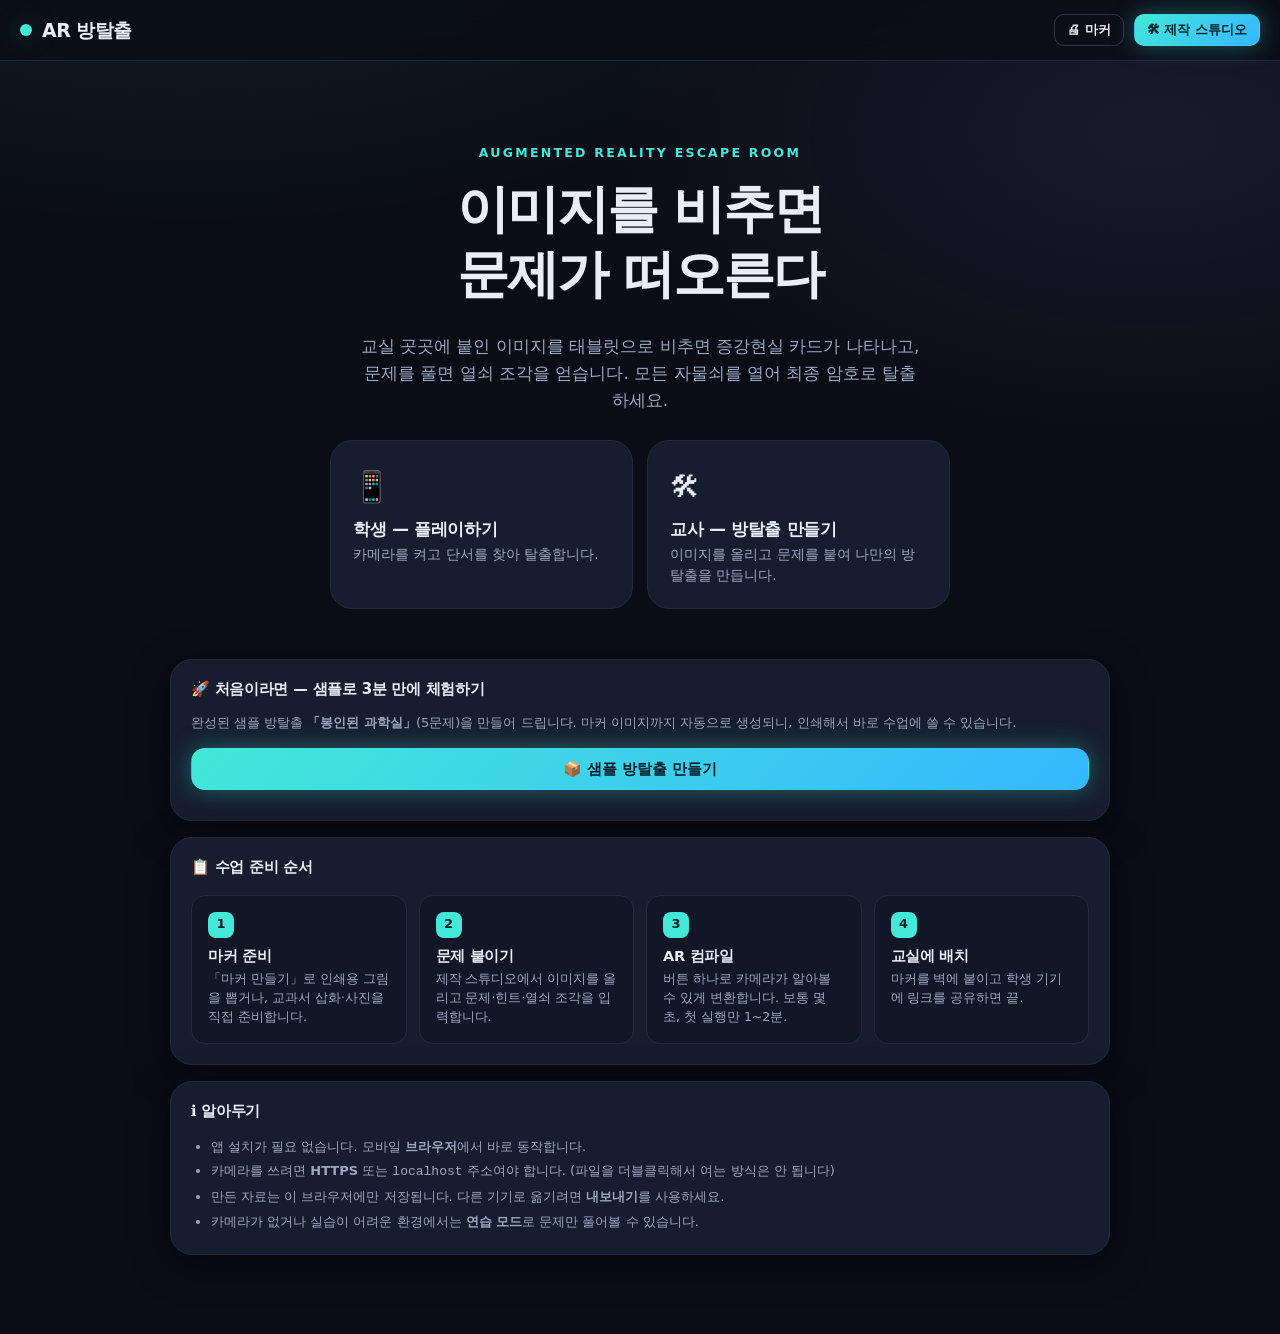
==== index.html @ 598de526 "AR 방탈출 초기 상태" ====
<!doctype html>
<html lang="ko">
<head>
<meta charset="utf-8">
<meta name="viewport" content="width=device-width, initial-scale=1, viewport-fit=cover">
<meta name="theme-color" content="#0a0d16">
<title>AR 방탈출 — 이미지를 비추면 문제가 나타나는 교실 탈출 도구</title>
<meta name="description" content="학생이 특정 이미지를 카메라로 비추면 AR 카드가 떠오르고 문제가 나옵니다. 모든 자물쇠를 풀어 최종 암호로 탈출하세요.">
<link rel="stylesheet" href="css/base.css">
<style>
  .hero { padding: 54px 0 34px; text-align: center; }
  .hero h1 { font-size: clamp(32px, 6.4vw, 52px); letter-spacing: -.04em; }
  .hero .kicker { color: var(--neon); font-weight: 800; font-size: 12.5px; letter-spacing: .18em; margin-bottom: 14px; }
  .hero p.lead { font-size: 17px; color: var(--txt-2); max-width: 560px; margin: 0 auto 26px; }

  .cta { display: grid; grid-template-columns: 1fr 1fr; gap: 14px; max-width: 620px; margin: 0 auto; }
  @media (max-width: 560px) { .cta { grid-template-columns: 1fr; } }
  .cta-card {
    display: block; text-align: left; text-decoration: none; color: inherit;
    background: var(--panel); border: 1px solid var(--line-soft);
    border-radius: var(--r-lg); padding: 22px; transition: .18s; cursor: pointer;
    font-family: inherit;
  }
  .cta-card:hover { border-color: var(--neon-dim); transform: translateY(-3px); text-decoration: none; box-shadow: var(--shadow); }
  .cta-card .ico { font-size: 30px; margin-bottom: 8px; }
  .cta-card h3 { margin: 0 0 4px; font-size: 17px; }
  .cta-card p { margin: 0; font-size: 13.5px; color: var(--txt-2); line-height: 1.55; }

  .steps { display: grid; grid-template-columns: repeat(4, 1fr); gap: 12px; margin-top: 18px; }
  @media (max-width: 780px) { .steps { grid-template-columns: repeat(2, 1fr); } }
  .step { background: var(--bg-2); border: 1px solid var(--line-soft); border-radius: var(--r); padding: 16px; }
  .step .n {
    width: 26px; height: 26px; border-radius: 8px; display: grid; place-items: center;
    background: var(--neon); color: #062028; font-weight: 900; font-size: 13px; margin-bottom: 9px;
  }
  .step h4 { margin: 0 0 4px; font-size: 14.5px; }
  .step p { margin: 0; font-size: 12.5px; color: var(--txt-2); line-height: 1.55; }

  .recent { display: grid; gap: 8px; }
  .recent-item {
    display: flex; align-items: center; gap: 12px;
    background: var(--bg-2); border: 1px solid var(--line-soft); border-radius: var(--r);
    padding: 12px 14px;
  }
</style>
</head>
<body class="app-bg">

<header class="topbar">
  <span class="brand"><span class="dot"></span> AR 방탈출</span>
  <div class="row">
    <a class="btn btn-sm btn-ghost" href="markers.html">🖨 마커</a>
    <a class="btn btn-sm btn-primary" href="admin.html">🛠 제작 스튜디오</a>
  </div>
</header>

<main class="wrap">
  <section class="hero">
    <div class="kicker">AUGMENTED REALITY ESCAPE ROOM</div>
    <h1>이미지를 비추면<br>문제가 떠오른다</h1>
    <p class="lead">
      교실 곳곳에 붙인 이미지를 태블릿으로 비추면 증강현실 카드가 나타나고,
      문제를 풀면 열쇠 조각을 얻습니다. 모든 자물쇠를 열어 최종 암호로 탈출하세요.
    </p>

    <div class="cta">
      <a class="cta-card" href="play.html">
        <div class="ico">📱</div>
        <h3>학생 — 플레이하기</h3>
        <p>카메라를 켜고 단서를 찾아 탈출합니다.</p>
      </a>
      <a class="cta-card" href="admin.html">
        <div class="ico">🛠</div>
        <h3>교사 — 방탈출 만들기</h3>
        <p>이미지를 올리고 문제를 붙여 나만의 방탈출을 만듭니다.</p>
      </a>
    </div>
  </section>

  <div class="card" id="recent-card" hidden>
    <div class="card-hd"><h3 style="font-size:15px">최근 만든 방탈출</h3></div>
    <div class="recent" id="recent-list"></div>
  </div>

  <div class="card">
    <div class="card-hd">
      <h3 style="font-size:15px">🚀 처음이라면 — 샘플로 3분 만에 체험하기</h3>
    </div>
    <p class="muted small" style="margin-bottom:14px">
      완성된 샘플 방탈출 <b>「봉인된 과학실」</b>(5문제)을 만들어 드립니다.
      마커 이미지까지 자동으로 생성되니, 인쇄해서 바로 수업에 쓸 수 있습니다.
    </p>
    <button class="btn btn-primary btn-block" id="btn-demo">📦 샘플 방탈출 만들기</button>
    <div id="demo-status" class="small muted center" style="margin-top:10px"></div>
  </div>

  <div class="card">
    <div class="card-hd"><h3 style="font-size:15px">📋 수업 준비 순서</h3></div>
    <div class="steps">
      <div class="step">
        <div class="n">1</div>
        <h4>마커 준비</h4>
        <p>「마커 만들기」로 인쇄용 그림을 뽑거나, 교과서 삽화·사진을 직접 준비합니다.</p>
      </div>
      <div class="step">
        <div class="n">2</div>
        <h4>문제 붙이기</h4>
        <p>제작 스튜디오에서 이미지를 올리고 문제·힌트·열쇠 조각을 입력합니다.</p>
      </div>
      <div class="step">
        <div class="n">3</div>
        <h4>AR 컴파일</h4>
        <p>버튼 하나로 카메라가 알아볼 수 있게 변환합니다. 보통 몇 초, 첫 실행만 1~2분.</p>
      </div>
      <div class="step">
        <div class="n">4</div>
        <h4>교실에 배치</h4>
        <p>마커를 벽에 붙이고 학생 기기에 링크를 공유하면 끝.</p>
      </div>
    </div>
  </div>

  <div class="card">
    <div class="card-hd"><h3 style="font-size:15px">ℹ️ 알아두기</h3></div>
    <ul class="muted small" style="margin:0;padding-left:20px;line-height:1.9">
      <li>앱 설치가 필요 없습니다. 모바일 <b>브라우저</b>에서 바로 동작합니다.</li>
      <li>카메라를 쓰려면 <b>HTTPS</b> 또는 <code>localhost</code> 주소여야 합니다. (파일을 더블클릭해서 여는 방식은 안 됩니다)</li>
      <li>만든 자료는 이 브라우저에만 저장됩니다. 다른 기기로 옮기려면 <b>내보내기</b>를 사용하세요.</li>
      <li>카메라가 없거나 실습이 어려운 환경에서는 <b>연습 모드</b>로 문제만 풀어볼 수 있습니다.</li>
    </ul>
  </div>
</main>

<div id="toast-host"></div>

<script type="module">
import { $, el, toast } from './js/util.js';
import { listScenarios, saveScenario, rememberLast } from './js/store.js';
import { buildDemoScenario } from './js/demo.js';

async function renderRecent() {
  const list = await listScenarios();
  if (!list.length) return;
  $('#recent-card').hidden = false;
  const box = $('#recent-list');
  box.innerHTML = '';
  for (const sc of list.slice(0, 5)) {
    box.append(el('div', { class: 'recent-item' }, [
      el('div', { class: 'grow' }, [
        el('div', { style: { fontWeight: '700', fontSize: '14.5px' } }, [sc.title]),
        el('div', { class: 'tiny dim' }, [
          `단서 ${sc.targets.length}개 · ${sc.mind ? 'AR 준비됨' : 'AR 미컴파일'}`,
        ]),
      ]),
      el('a', { class: 'btn btn-sm', href: `admin.html?id=${sc.id}` }, ['편집']),
      el('a', { class: 'btn btn-sm btn-primary', href: `play.html?id=${sc.id}` }, ['플레이']),
    ]));
  }
}

$('#btn-demo').onclick = async () => {
  const btn = $('#btn-demo');
  const status = $('#demo-status');
  btn.disabled = true;
  try {
    const sc = await buildDemoScenario((pct, msg) => { status.textContent = `${msg} (${pct}%)`; });
    await saveScenario(sc);
    rememberLast(sc.id);
    status.innerHTML = '';
    status.append(
      el('p', { class: 'small', style: { color: 'var(--ok)', fontWeight: '700' } },
        ['샘플을 만들었습니다! 이제 AR 컴파일만 하면 카메라로 플레이할 수 있습니다.']),
      el('div', { class: 'row', style: { justifyContent: 'center' } }, [
        el('a', { class: 'btn btn-sm btn-primary', href: `admin.html?id=${sc.id}` }, ['편집 화면으로 (컴파일하기)']),
        el('a', { class: 'btn btn-sm', href: `play.html?id=${sc.id}` }, ['연습 모드로 해보기']),
      ]),
    );
    toast('샘플 방탈출을 만들었습니다.', 'ok');
    renderRecent();
  } catch (e) {
    status.textContent = `실패: ${e.message}`;
    toast(e.message, 'err');
  } finally {
    btn.disabled = false;
  }
};

renderRecent();
</script>
<script>
if ('serviceWorker' in navigator) {
  addEventListener('load', () => navigator.serviceWorker.register('sw.js').catch(() => {}));
}
</script>
</body>
</html>
---- css/base.css ----
/* ============================================================
   AR 방탈출 — 공통 디자인 시스템
   ============================================================ */

:root {
  --bg: #0a0d16;
  --bg-2: #111726;
  --panel: #161d2e;
  --panel-2: #1d2537;
  --line: #2a3348;
  --line-soft: #222a3d;

  --txt: #e8edf7;
  --txt-2: #9aa6bf;
  --txt-3: #64708c;

  --neon: #43e8d8;
  --neon-dim: #1d9c92;
  --gold: #ffc94d;
  --danger: #ff5f6d;
  --ok: #4ade80;
  --purple: #a78bfa;

  --r-sm: 8px;
  --r: 14px;
  --r-lg: 22px;

  --shadow: 0 10px 40px rgba(0, 0, 0, .45);
  --glow: 0 0 24px rgba(67, 232, 216, .35);

  --font: -apple-system, BlinkMacSystemFont, "Apple SD Gothic Neo", "Pretendard",
          "Noto Sans KR", "Malgun Gothic", system-ui, sans-serif;
  --mono: "SF Mono", "JetBrains Mono", Menlo, Consolas, monospace;

  --safe-b: env(safe-area-inset-bottom, 0px);
  --safe-t: env(safe-area-inset-top, 0px);
}

* { box-sizing: border-box; -webkit-tap-highlight-color: transparent; }

html, body {
  margin: 0;
  padding: 0;
  background: var(--bg);
  color: var(--txt);
  font-family: var(--font);
  line-height: 1.6;
  -webkit-font-smoothing: antialiased;
  overscroll-behavior: none;
}

body.app-bg {
  background:
    radial-gradient(1200px 600px at 15% -10%, rgba(67, 232, 216, .10), transparent 60%),
    radial-gradient(900px 500px at 90% 10%, rgba(167, 139, 250, .10), transparent 60%),
    var(--bg);
  min-height: 100dvh;
}

h1, h2, h3, h4 { margin: 0 0 .5em; line-height: 1.25; letter-spacing: -.02em; font-weight: 800; }
p { margin: 0 0 1em; }
a { color: var(--neon); text-decoration: none; }
a:hover { text-decoration: underline; }

.wrap { max-width: 980px; margin: 0 auto; padding: 28px 20px 80px; }
.wrap-narrow { max-width: 620px; }

/* ---------- 텍스트 유틸 ---------- */
.muted { color: var(--txt-2); }
.dim { color: var(--txt-3); }
.small { font-size: 13px; }
.tiny { font-size: 11.5px; }
.center { text-align: center; }
.mono { font-family: var(--mono); }
.nowrap { white-space: nowrap; }
.stack > * + * { margin-top: 10px; }
.row { display: flex; gap: 10px; align-items: center; }
.row-wrap { flex-wrap: wrap; }
.spread { justify-content: space-between; }
.grow { flex: 1; min-width: 0; }

/* ---------- 로고 / 헤더 ---------- */
.brand {
  display: inline-flex; align-items: center; gap: 10px;
  font-weight: 900; letter-spacing: -.03em; font-size: 19px;
}
.brand .dot {
  width: 12px; height: 12px; border-radius: 50%;
  background: var(--neon); box-shadow: var(--glow);
  animation: pulse 2.4s ease-in-out infinite;
}
@keyframes pulse { 0%, 100% { opacity: 1; transform: scale(1); } 50% { opacity: .55; transform: scale(.82); } }

.topbar {
  display: flex; align-items: center; justify-content: space-between;
  gap: 12px; padding: 14px 20px;
  border-bottom: 1px solid var(--line-soft);
  background: rgba(10, 13, 22, .82);
  backdrop-filter: blur(12px);
  position: sticky; top: 0; z-index: 50;
}

/* ---------- 버튼 ---------- */
.btn {
  appearance: none; border: 1px solid var(--line);
  background: var(--panel-2); color: var(--txt);
  font-family: inherit; font-size: 15px; font-weight: 700;
  padding: 11px 18px; border-radius: var(--r);
  cursor: pointer; transition: .16s ease;
  display: inline-flex; align-items: center; justify-content: center; gap: 8px;
  line-height: 1.2; text-decoration: none;
}
.btn:hover:not(:disabled) { border-color: var(--neon-dim); transform: translateY(-1px); }
.btn:active:not(:disabled) { transform: translateY(0) scale(.985); }
.btn:disabled { opacity: .42; cursor: not-allowed; }

.btn-primary {
  background: linear-gradient(135deg, var(--neon), #35b7ff);
  color: #06222a; border-color: transparent; box-shadow: var(--glow);
}
.btn-primary:hover:not(:disabled) { filter: brightness(1.08); }

.btn-gold { background: linear-gradient(135deg, var(--gold), #ff9f43); color: #3a2500; border-color: transparent; }
.btn-danger { background: transparent; color: var(--danger); border-color: rgba(255, 95, 109, .4); }
.btn-ghost { background: transparent; }
.btn-lg { font-size: 17px; padding: 15px 26px; border-radius: var(--r-lg); }
.btn-sm { font-size: 13px; padding: 7px 12px; border-radius: 10px; }
.btn-block { width: 100%; }

/* ---------- 카드 / 패널 ---------- */
.card {
  background: var(--panel);
  border: 1px solid var(--line-soft);
  border-radius: var(--r-lg);
  padding: 20px;
  box-shadow: var(--shadow);
}
.card + .card { margin-top: 16px; }
.card-hd { display: flex; align-items: center; justify-content: space-between; gap: 12px; margin-bottom: 14px; }
.card-hd h2, .card-hd h3 { margin: 0; }

.hr { height: 1px; background: var(--line-soft); border: 0; margin: 18px 0; }

/* ---------- 폼 ---------- */
label.field { display: block; margin-bottom: 14px; }
label.field > span.lb {
  display: block; font-size: 12.5px; font-weight: 700;
  color: var(--txt-2); margin-bottom: 6px; letter-spacing: .01em;
}
input[type=text], input[type=number], input[type=password], textarea, select {
  width: 100%; font-family: inherit; font-size: 15px;
  color: var(--txt); background: var(--bg-2);
  border: 1px solid var(--line); border-radius: var(--r);
  padding: 11px 13px; transition: .15s;
}
input:focus, textarea:focus, select:focus {
  outline: none; border-color: var(--neon-dim);
  box-shadow: 0 0 0 3px rgba(67, 232, 216, .12);
}
textarea { resize: vertical; min-height: 76px; line-height: 1.55; }
input::placeholder, textarea::placeholder { color: var(--txt-3); }
select { appearance: none; background-image: linear-gradient(45deg, transparent 50%, var(--txt-2) 50%), linear-gradient(135deg, var(--txt-2) 50%, transparent 50%); background-position: calc(100% - 18px) 50%, calc(100% - 13px) 50%; background-size: 5px 5px, 5px 5px; background-repeat: no-repeat; padding-right: 34px; }

.grid-2 { display: grid; grid-template-columns: 1fr 1fr; gap: 0 14px; }
@media (max-width: 560px) { .grid-2 { grid-template-columns: 1fr; } }

/* ---------- 배지 / 칩 ---------- */
.badge {
  display: inline-flex; align-items: center; gap: 5px;
  font-size: 11.5px; font-weight: 800; letter-spacing: .02em;
  padding: 4px 9px; border-radius: 999px;
  background: rgba(67, 232, 216, .12); color: var(--neon);
  border: 1px solid rgba(67, 232, 216, .25);
}
.badge.gray { background: rgba(154, 166, 191, .1); color: var(--txt-2); border-color: var(--line); }
.badge.gold { background: rgba(255, 201, 77, .12); color: var(--gold); border-color: rgba(255, 201, 77, .3); }
.badge.danger { background: rgba(255, 95, 109, .12); color: var(--danger); border-color: rgba(255, 95, 109, .3); }
.badge.ok { background: rgba(74, 222, 128, .12); color: var(--ok); border-color: rgba(74, 222, 128, .3); }

/* ---------- 진행 바 ---------- */
.bar { height: 7px; background: var(--bg-2); border-radius: 999px; overflow: hidden; border: 1px solid var(--line-soft); }
.bar > i { display: block; height: 100%; width: 0; background: linear-gradient(90deg, var(--neon), var(--gold)); transition: width .5s cubic-bezier(.2, .8, .2, 1); }

/* ---------- 토스트 ---------- */
#toast-host {
  position: fixed; left: 0; right: 0; top: calc(14px + var(--safe-t));
  display: flex; flex-direction: column; align-items: center; gap: 8px;
  z-index: 9999; pointer-events: none; padding: 0 14px;
}
.toast {
  background: var(--panel-2); border: 1px solid var(--line);
  color: var(--txt); font-size: 14px; font-weight: 600;
  padding: 11px 17px; border-radius: 999px; box-shadow: var(--shadow);
  animation: toastIn .28s cubic-bezier(.2, .9, .3, 1.3);
  max-width: 100%;
}
.toast.ok { border-color: rgba(74, 222, 128, .5); color: var(--ok); }
.toast.err { border-color: rgba(255, 95, 109, .5); color: var(--danger); }
.toast.out { animation: toastOut .25s ease forwards; }
@keyframes toastIn { from { opacity: 0; transform: translateY(-14px) scale(.94); } }
@keyframes toastOut { to { opacity: 0; transform: translateY(-10px) scale(.96); } }

/* ---------- 모달 ---------- */
.modal-back {
  position: fixed; inset: 0; z-index: 900;
  background: rgba(5, 8, 14, .78); backdrop-filter: blur(6px);
  display: flex; align-items: center; justify-content: center; padding: 18px;
  animation: fade .2s ease;
}
.modal {
  background: var(--panel); border: 1px solid var(--line);
  border-radius: var(--r-lg); box-shadow: var(--shadow);
  width: min(560px, 100%); max-height: 88dvh; overflow: auto; padding: 22px;
  animation: popIn .26s cubic-bezier(.2, .9, .3, 1.2);
}
@keyframes fade { from { opacity: 0; } }
@keyframes popIn { from { opacity: 0; transform: translateY(18px) scale(.96); } }

/* ---------- 스크롤바 ---------- */
::-webkit-scrollbar { width: 10px; height: 10px; }
::-webkit-scrollbar-track { background: transparent; }
::-webkit-scrollbar-thumb { background: var(--line); border-radius: 999px; border: 3px solid var(--bg); }
::-webkit-scrollbar-thumb:hover { background: var(--txt-3); }

.sr-only { position: absolute; width: 1px; height: 1px; overflow: hidden; clip: rect(0 0 0 0); white-space: nowrap; }
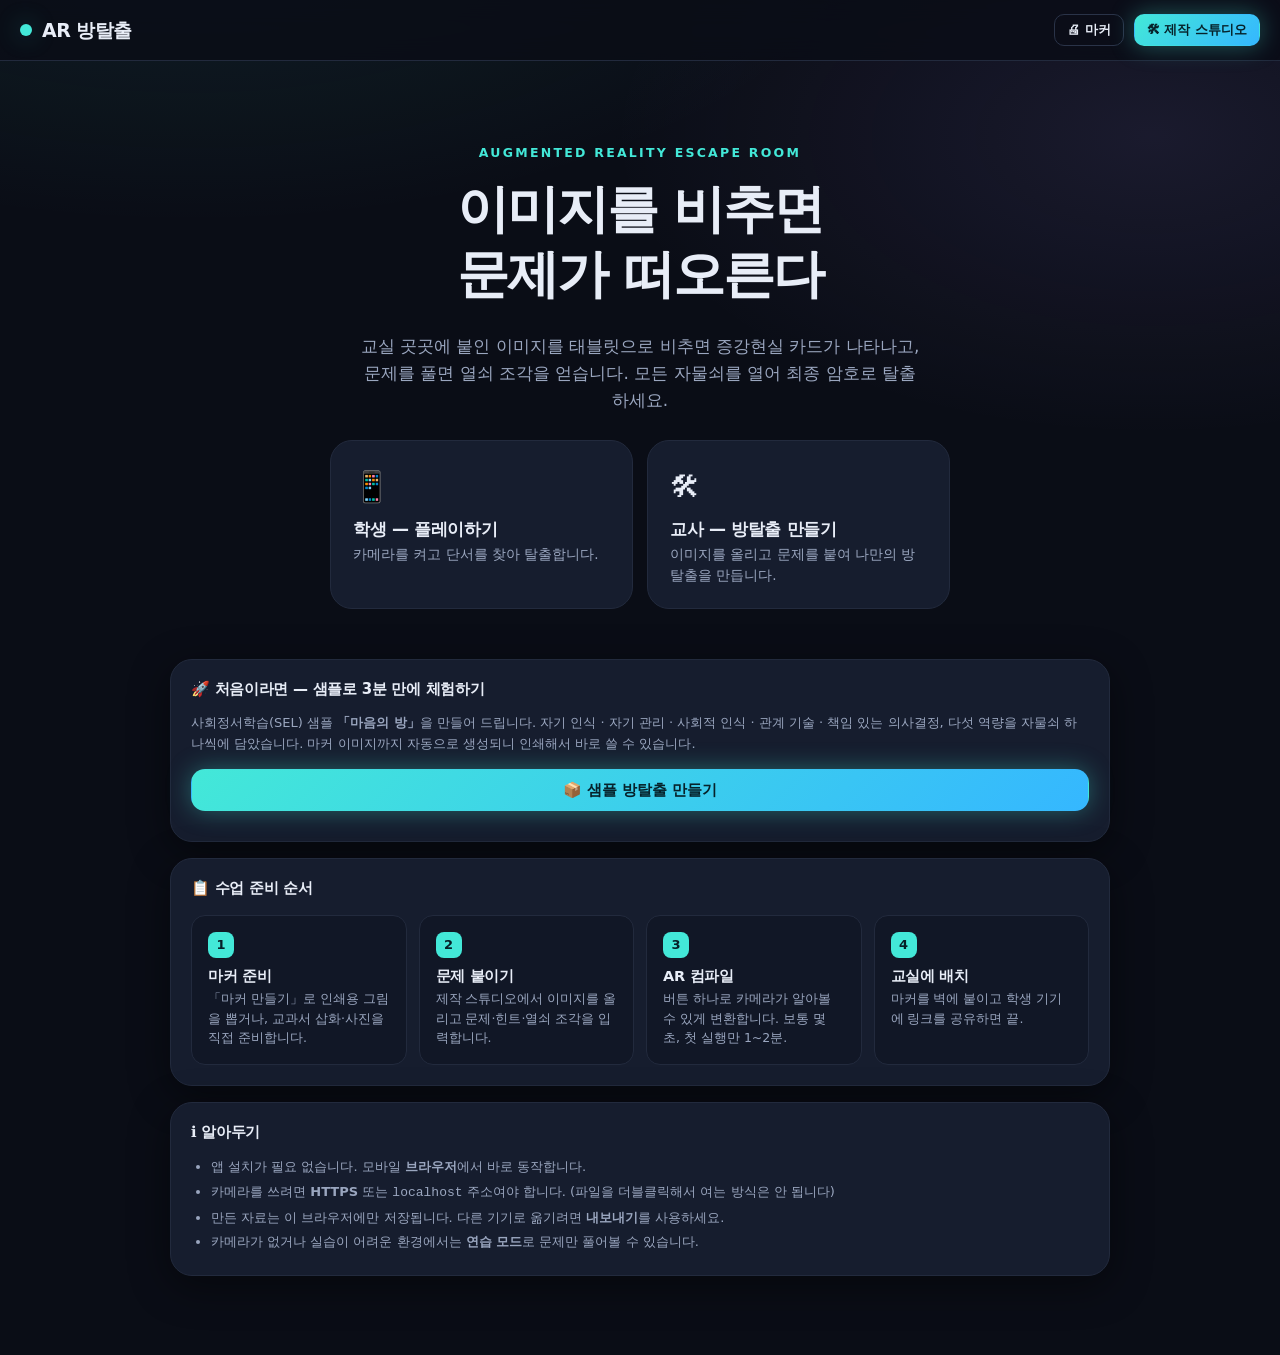
==== commit f6d81094: "샘플 방탈출을 사회정서학습(SEL)으로 교체 「봉인된 과학실」 5문제를 「마음의 방」으로 바꿨다. CASEL 5역량을 자물쇠 하나씩에 배치하고, 열쇠 조각을 모으면 최종 암호 "마" ====
--- a/index.html
+++ b/index.html
@@ -87,8 +87,9 @@
       <h3 style="font-size:15px">🚀 처음이라면 — 샘플로 3분 만에 체험하기</h3>
     </div>
     <p class="muted small" style="margin-bottom:14px">
-      완성된 샘플 방탈출 <b>「봉인된 과학실」</b>(5문제)을 만들어 드립니다.
-      마커 이미지까지 자동으로 생성되니, 인쇄해서 바로 수업에 쓸 수 있습니다.
+      사회정서학습(SEL) 샘플 <b>「마음의 방」</b>을 만들어 드립니다.
+      자기 인식 · 자기 관리 · 사회적 인식 · 관계 기술 · 책임 있는 의사결정,
+      다섯 역량을 자물쇠 하나씩에 담았습니다. 마커 이미지까지 자동으로 생성되니 인쇄해서 바로 쓸 수 있습니다.
     </p>
     <button class="btn btn-primary btn-block" id="btn-demo">📦 샘플 방탈출 만들기</button>
     <div id="demo-status" class="small muted center" style="margin-top:10px"></div>
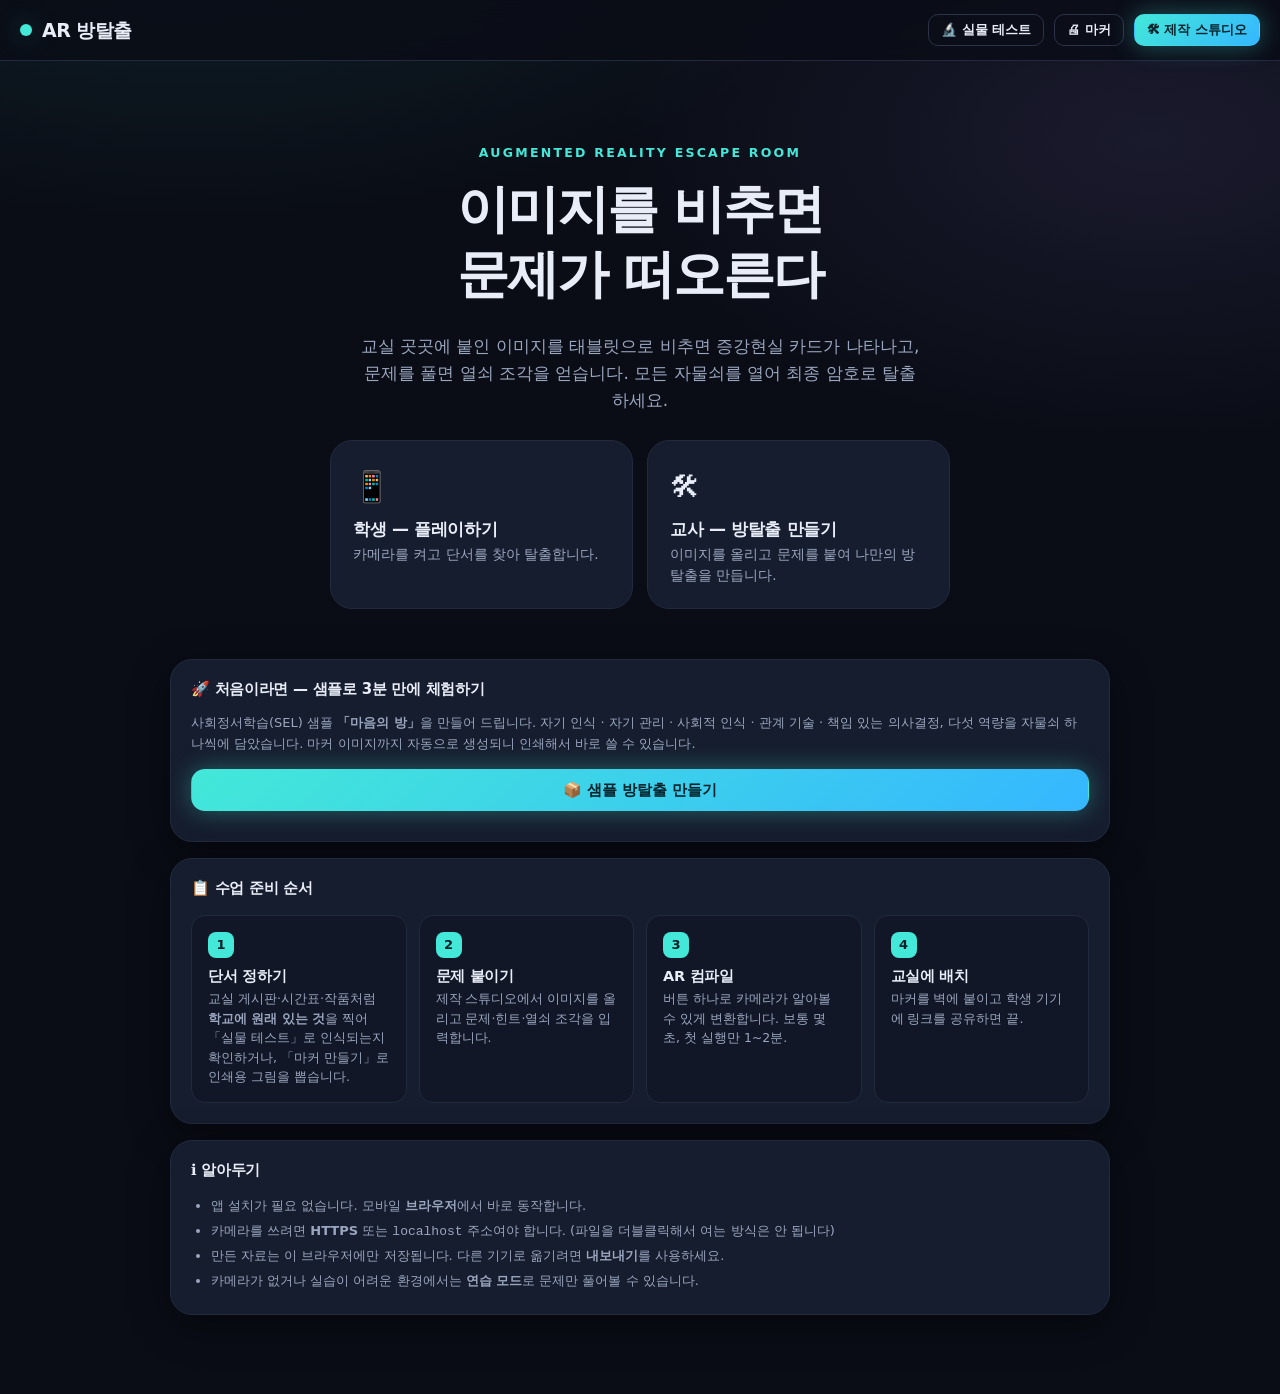
==== commit 6cfe1678: "실물 인식 테스트 도구 추가 (lab.html) 인쇄한 마커 대신 학교에 원래 있는 것(게시판·시간표·액자·학생 작품)을 단서로 쓸 수 있는지 교사가 현장에서 직접 재 보는 화면." ====
--- a/index.html
+++ b/index.html
@@ -49,6 +49,7 @@
 <header class="topbar">
   <span class="brand"><span class="dot"></span> AR 방탈출</span>
   <div class="row">
+    <a class="btn btn-sm btn-ghost" href="lab.html">🔬 실물 테스트</a>
     <a class="btn btn-sm btn-ghost" href="markers.html">🖨 마커</a>
     <a class="btn btn-sm btn-primary" href="admin.html">🛠 제작 스튜디오</a>
   </div>
@@ -100,8 +101,8 @@
     <div class="steps">
       <div class="step">
         <div class="n">1</div>
-        <h4>마커 준비</h4>
-        <p>「마커 만들기」로 인쇄용 그림을 뽑거나, 교과서 삽화·사진을 직접 준비합니다.</p>
+        <h4>단서 정하기</h4>
+        <p>교실 게시판·시간표·작품처럼 <b>학교에 원래 있는 것</b>을 찍어 「실물 테스트」로 인식되는지 확인하거나, 「마커 만들기」로 인쇄용 그림을 뽑습니다.</p>
       </div>
       <div class="step">
         <div class="n">2</div>
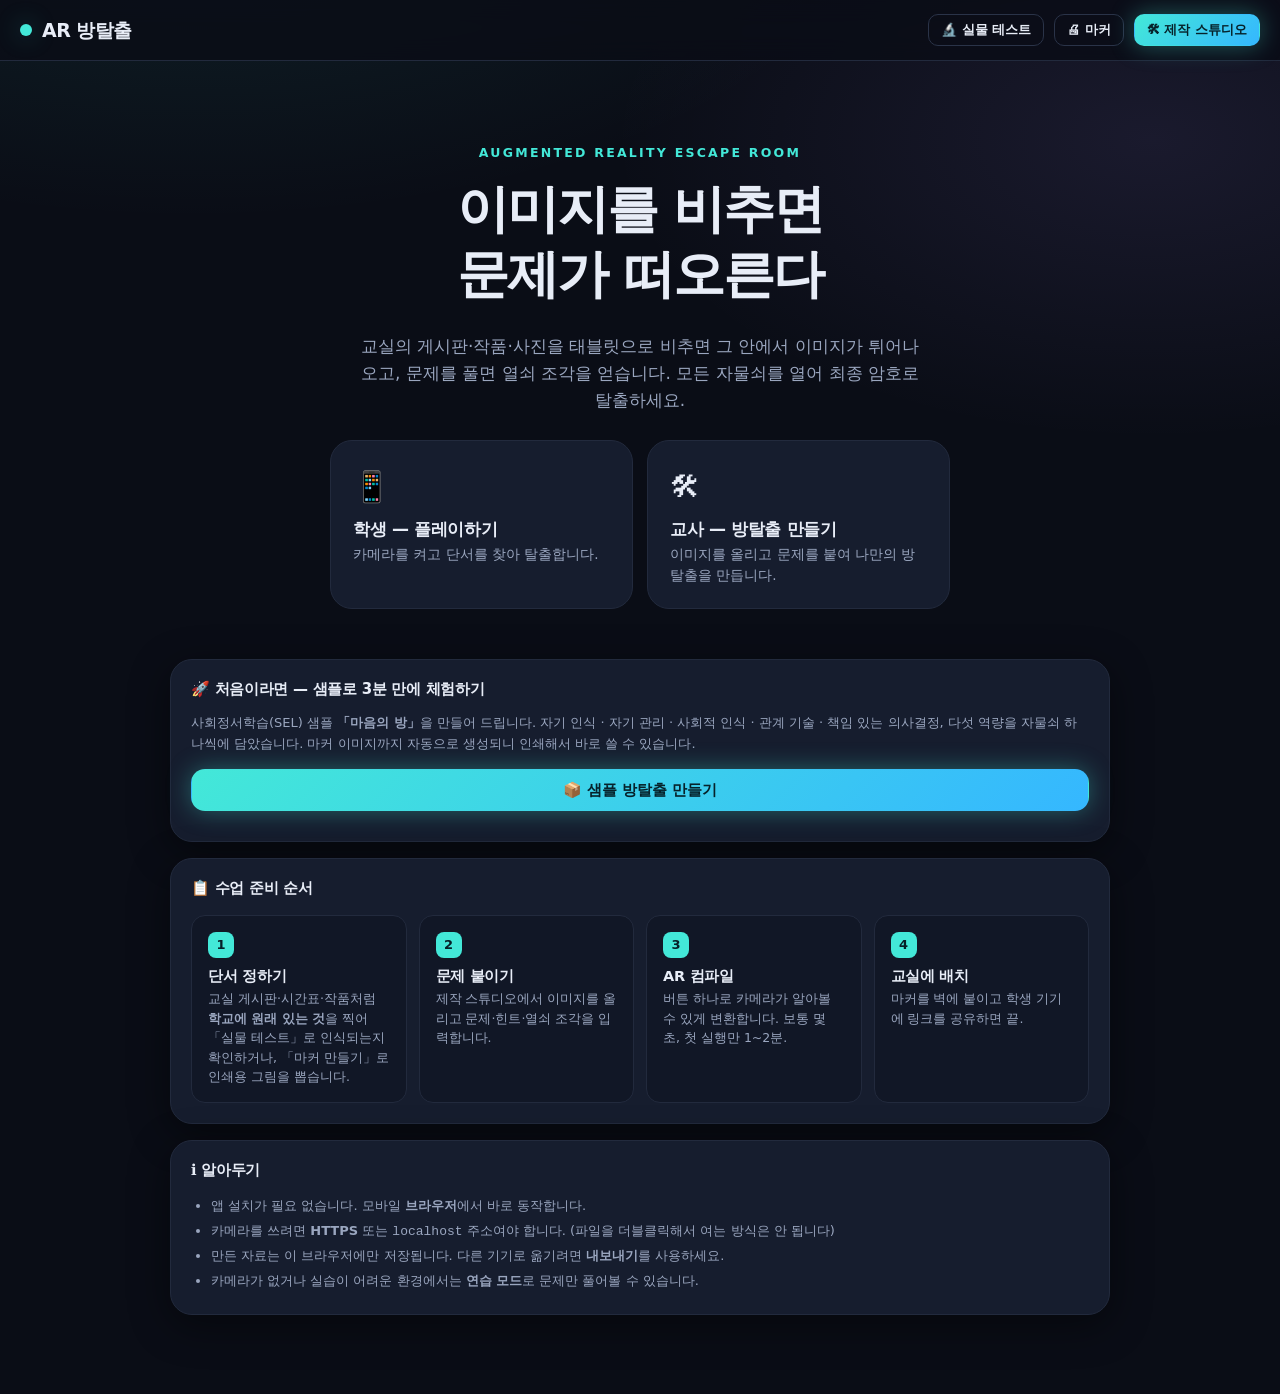
==== commit da161e6f: "인식하면 사진에서 이미지가 튀어나오고, 눌러야 문제가 열리게 의도는 "실제 사진을 비추면 그 안에서 이미지가 튀어나오고 문제·힌트를 준다"였는데, 지금까지는 인식 즉시 2D 시트가" ====
--- a/index.html
+++ b/index.html
@@ -60,7 +60,7 @@
     <div class="kicker">AUGMENTED REALITY ESCAPE ROOM</div>
     <h1>이미지를 비추면<br>문제가 떠오른다</h1>
     <p class="lead">
-      교실 곳곳에 붙인 이미지를 태블릿으로 비추면 증강현실 카드가 나타나고,
+      교실의 게시판·작품·사진을 태블릿으로 비추면 그 안에서 이미지가 튀어나오고,
       문제를 풀면 열쇠 조각을 얻습니다. 모든 자물쇠를 열어 최종 암호로 탈출하세요.
     </p>
 
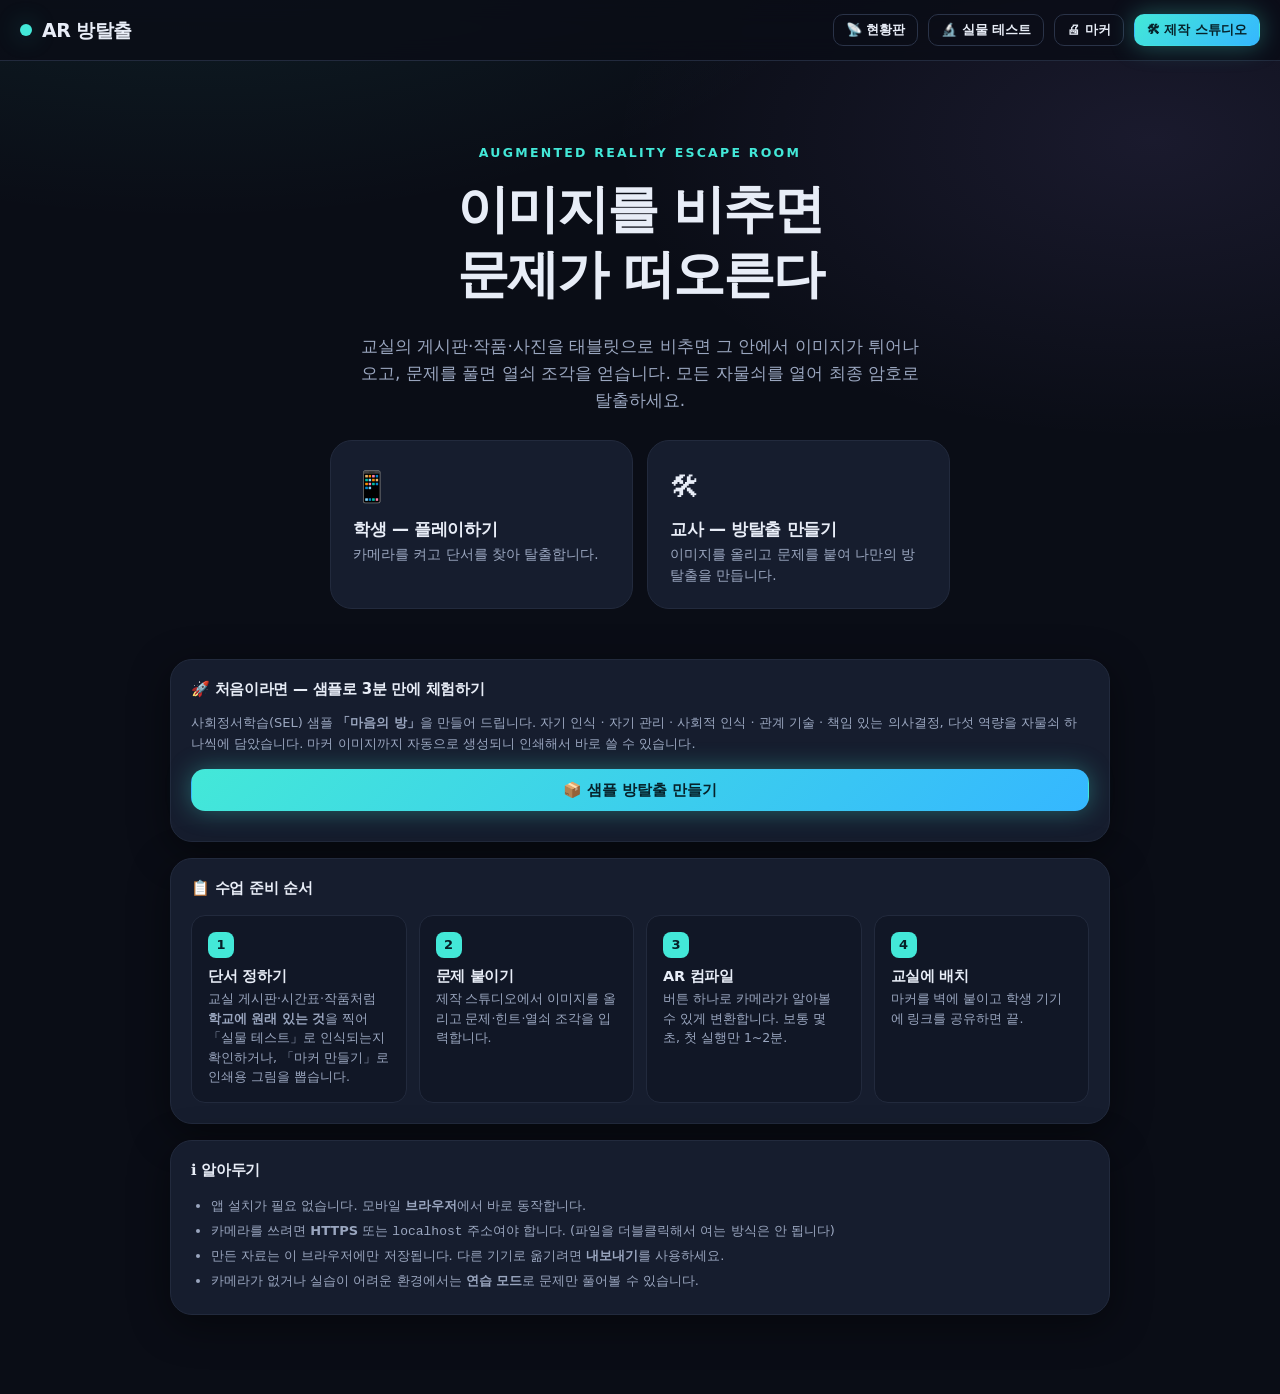
==== commit f410d6c5: "실시간 현황판 — 모둠 진행 상황을 교사 화면에서 수업 중에 어느 모둠이 어디까지 갔는지, 어느 문제에서 막혔는지를 본다.    - js/live.js: Firebase Realt" ====
--- a/index.html
+++ b/index.html
@@ -49,6 +49,7 @@
 <header class="topbar">
   <span class="brand"><span class="dot"></span> AR 방탈출</span>
   <div class="row">
+    <a class="btn btn-sm btn-ghost" href="board.html">📡 현황판</a>
     <a class="btn btn-sm btn-ghost" href="lab.html">🔬 실물 테스트</a>
     <a class="btn btn-sm btn-ghost" href="markers.html">🖨 마커</a>
     <a class="btn btn-sm btn-primary" href="admin.html">🛠 제작 스튜디오</a>
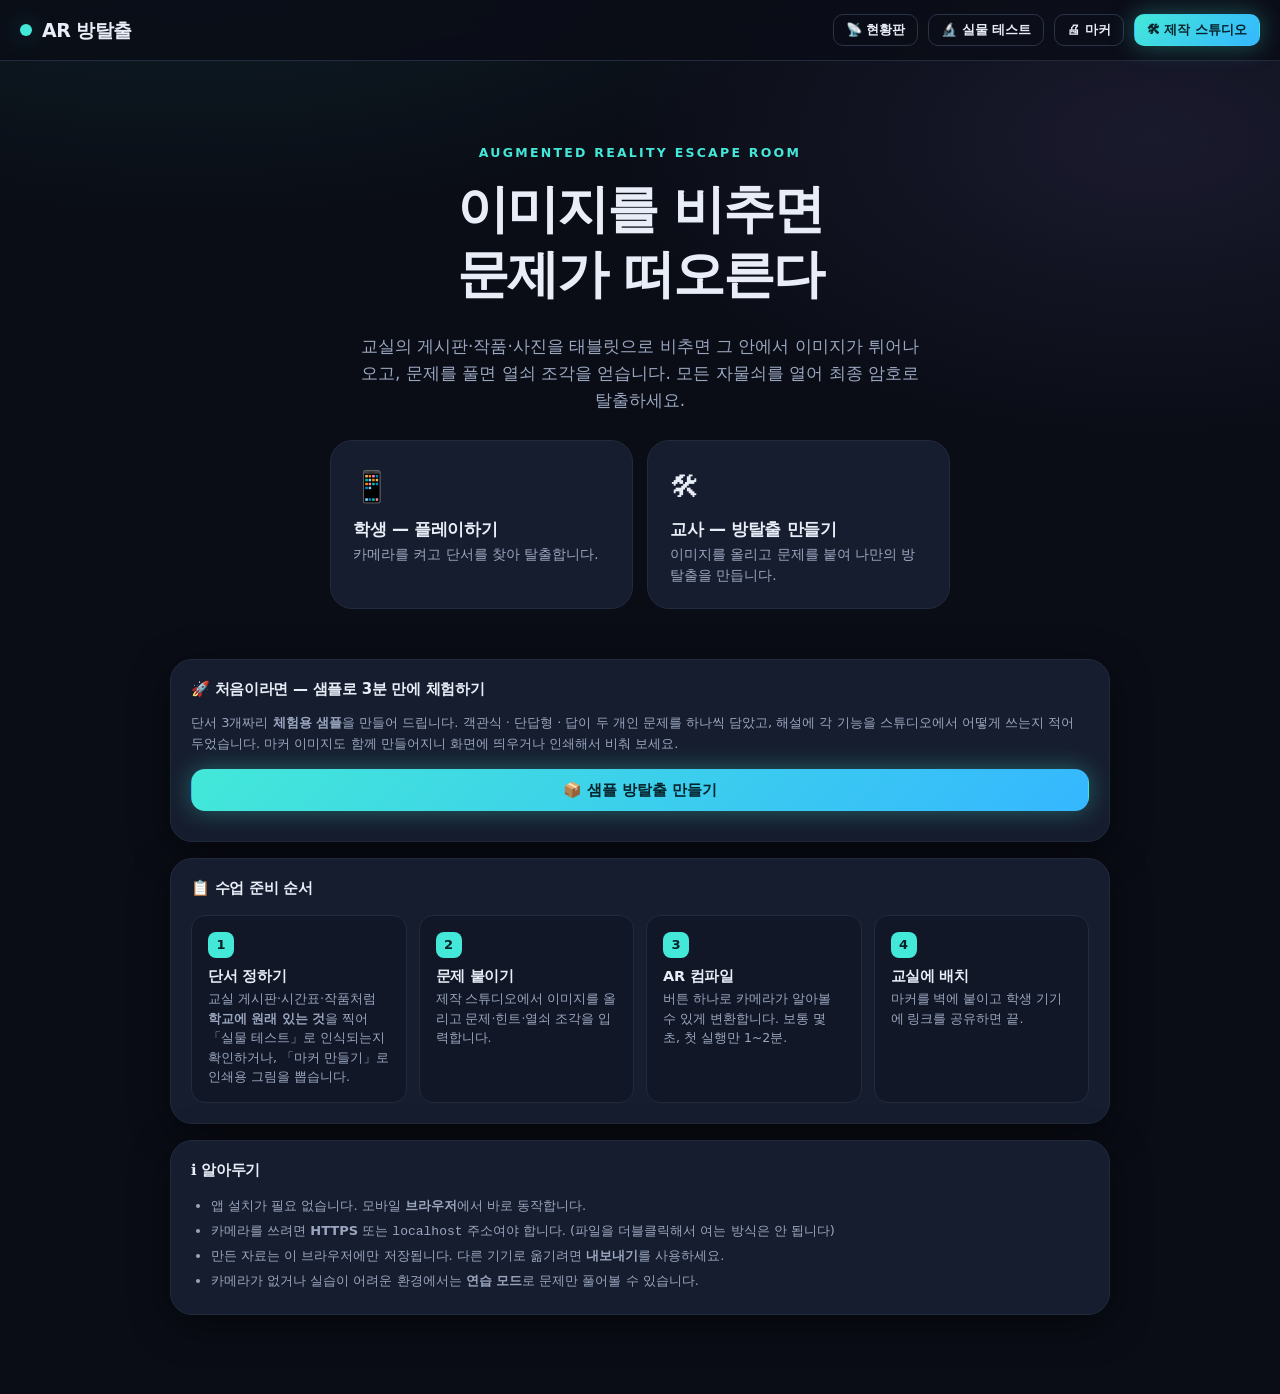
==== commit 56ec99d6: "카메라 없이도 정답을 볼 수 있던 두 길을 막는다 「카메라가 없으면 연습 모드에 정답이 여전히 나온다」 는 지적을 따라가 보니, 학생 주소는 막혀 있었지만 길이 둘 남아 있었다. " ====
--- a/index.html
+++ b/index.html
@@ -89,9 +89,8 @@
       <h3 style="font-size:15px">🚀 처음이라면 — 샘플로 3분 만에 체험하기</h3>
     </div>
     <p class="muted small" style="margin-bottom:14px">
-      사회정서학습(SEL) 샘플 <b>「마음의 방」</b>을 만들어 드립니다.
-      자기 인식 · 자기 관리 · 사회적 인식 · 관계 기술 · 책임 있는 의사결정,
-      다섯 역량을 자물쇠 하나씩에 담았습니다. 마커 이미지까지 자동으로 생성되니 인쇄해서 바로 쓸 수 있습니다.
+      단서 3개짜리 <b>체험용 샘플</b>을 만들어 드립니다. 객관식 · 단답형 · 답이 두 개인 문제를 하나씩 담았고,
+      해설에 각 기능을 스튜디오에서 어떻게 쓰는지 적어 두었습니다. 마커 이미지도 함께 만들어지니 화면에 띄우거나 인쇄해서 비춰 보세요.
     </p>
     <button class="btn btn-primary btn-block" id="btn-demo">📦 샘플 방탈출 만들기</button>
     <div id="demo-status" class="small muted center" style="margin-top:10px"></div>
--- a/css/base.css
+++ b/css/base.css
@@ -37,6 +37,12 @@
 }
 
 * { box-sizing: border-box; -webkit-tap-highlight-color: transparent; }
+
+/* hidden 속성은 브라우저 기본 스타일의 display:none 이라, 작성자 규칙이 display 를
+   정해 둔 요소에서는 그냥 무시된다. (.btn 은 display:inline-flex 이라 hidden 이 안 먹었고,
+   연습 모드 버튼이 감춰지지 않은 채 그대로 눌렸다.)
+   개별 규칙을 하나씩 붙이는 대신 전역으로 못박는다. */
+[hidden] { display: none !important; }
 
 html, body {
   margin: 0;
